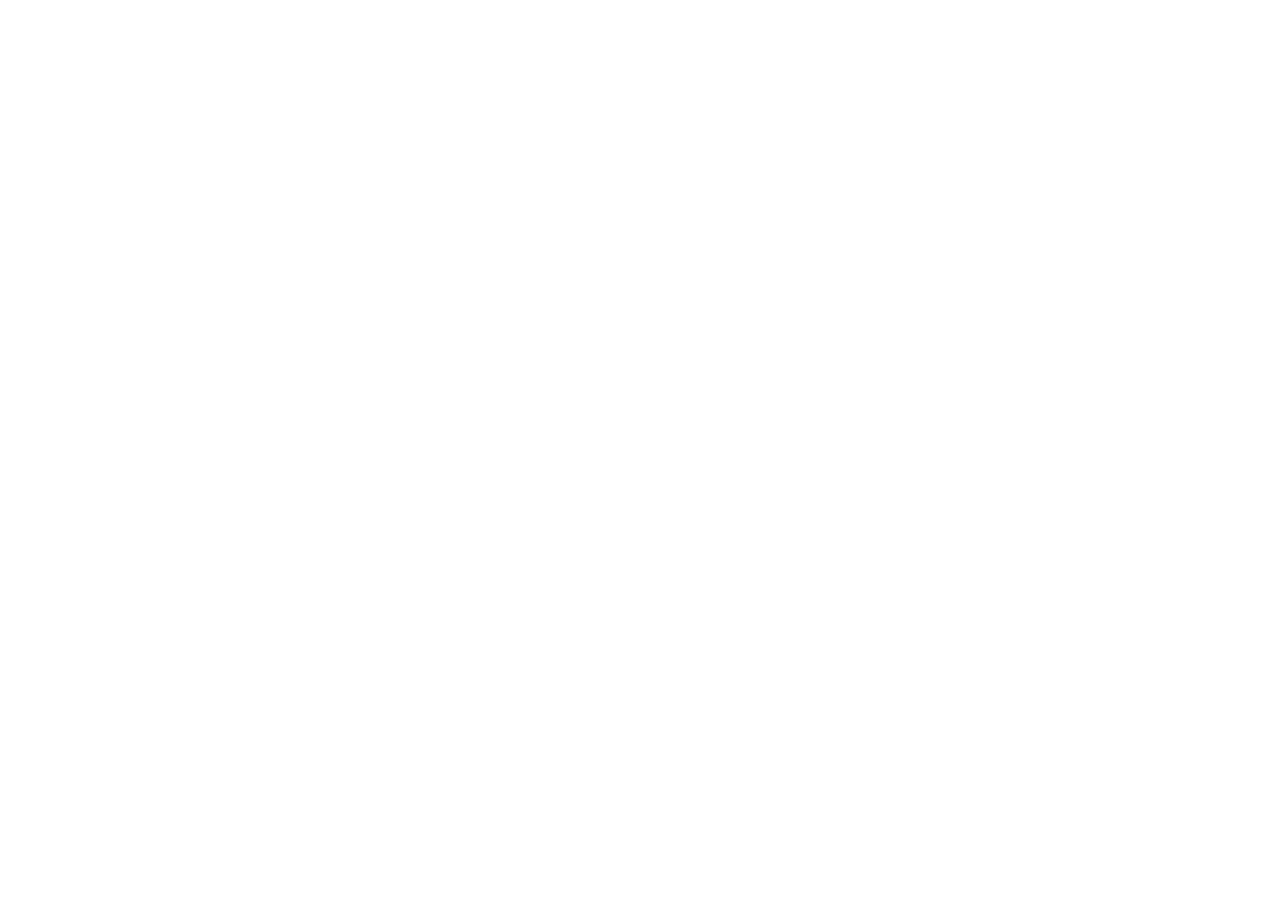
==== index.html @ 83ea3b88 "imagens" ====
<!DOCTYPE html>
<html lang="en">
<head>
    <meta charset="UTF-8">
    <meta name="viewport" content="width=device-width, initial-scale=1.0">
    <title>Inicio</title>
</head>
<body>
    
    
</body>
</html>
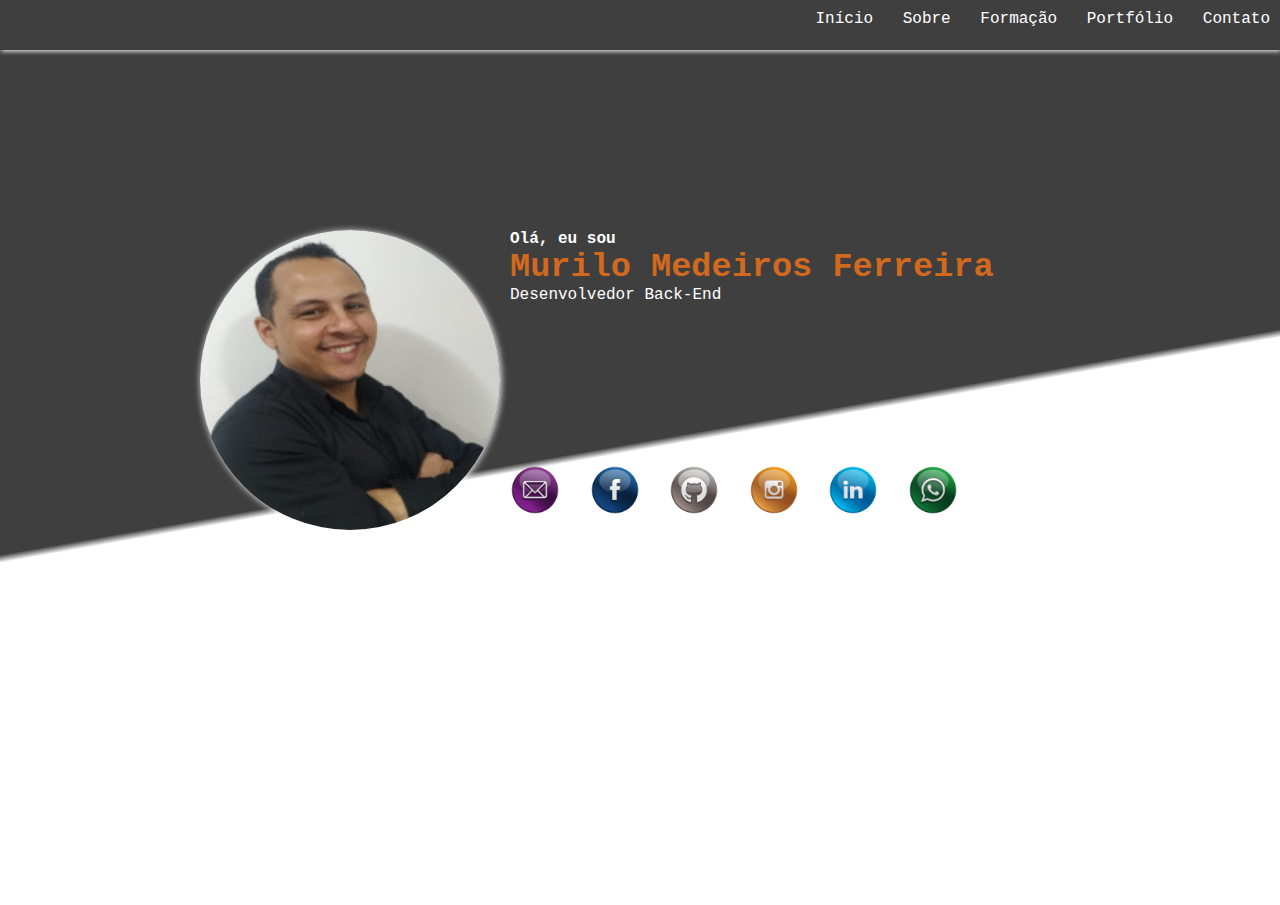
==== commit 3b848133: "Inicio do projeto" ====
--- a/index.html
+++ b/index.html
@@ -1,12 +1,42 @@
 <!DOCTYPE html>
-<html lang="en">
+<html lang="pt-br">
 <head>
     <meta charset="UTF-8">
     <meta name="viewport" content="width=device-width, initial-scale=1.0">
+    <link rel="shortcut icon" href="imagens/inicio.png" type="image/x-icon">
     <title>Inicio</title>
+    <link rel="stylesheet" href="estilos/styleInicio.css">
 </head>
 <body>
-    
-    
+    <header>
+        <ul class="menu">
+            <li>Início</li>
+            <li>Sobre</li>
+            <li>Formação</li>
+            <li>Portfólio</li>
+            <li>Contato</li>
+        </ul>
+    </header>
+    <nav class="container">
+        <section class="box1">
+            <img src="imagens/proficional200.jpg" alt="" id="fotoCapa">
+        </section>
+        <section class="box2">
+            <p style="color: white;"><strong>Olá, eu sou</strong></p>
+            <h1 style="color: chocolate; font-size: 2.1em;">Murilo Medeiros Ferreira</h1>
+            <p style="color: white;">Desenvolvedor Back-End</p>
+        </section>
+        <section class="box3">
+            <ul>
+                <li><img src="imagens/Social-Media-Icons-Glossy-Social-Email.128.png" alt="GitHub"></li>
+                <li><img src="imagens/Social-Media-Icons-Glossy-Social-Facebook.128.png" alt="GitHub"></li>
+                <li><img src="imagens/Social-Media-Icons-Glossy-Social-Github.128.png" alt="GitHub"></li>
+                <li><img src="imagens/Social-Media-Icons-Glossy-Social-Instagram.128.png" alt="GitHub"></li>
+                <li><img src="imagens/Social-Media-Icons-Glossy-Social-Linkedin.128.png" alt="GitHub"></li>
+                <li><img src="imagens/Social-Media-Icons-Glossy-Social-Whatsapp.128.png" alt="GitHub"></li>
+            </ul>             
+        </section>
+    </nav>
+    <script src="script.js"></script>    
 </body>
 </html>--- a/estilos/styleInicio.css
+++ b/estilos/styleInicio.css
@@ -0,0 +1,77 @@
+@charset "UTF-8";
+
+*{
+    font-family: 'Courier New', Courier, monospace;
+    margin: 0px;
+    padding: 0px;
+}
+.container{
+    display: grid;
+    grid-template-columns: 200px 300px 900px;
+    grid-template-rows: 20vh 25vh 25vh 25vh;
+}
+body{
+    margin: 0px;
+    padding: 0px;
+    width: 100vw;
+    height: 100vh;
+    background: linear-gradient(-10deg, rgb(255, 255, 255) 50%, rgb(63, 63, 63) 50.7%);
+    background-repeat: no-repeat;    
+}
+header ul{
+    width: 100vw;
+    height: 50px;
+    background:rgb(63, 63, 63);
+    color: white;   
+    text-align: end;
+    box-shadow: 1px 1px 5px white;
+    font-size: 1em;
+}
+li{
+    padding: 10px;
+    display: inline-block;    
+}   
+.menu li:hover{
+    font-size: 1.3em;
+    color: chocolate;
+    transition: 0.2s;
+    background:rgb(54, 54, 54) ;
+    font-weight: bolder;
+    cursor: pointer;
+}
+#fotoCapa{
+    width: 300px;
+    height: 300px;
+    border-radius: 50%;
+    box-shadow: 1px 1px 7px rgb(255, 255, 255);    
+}
+.box1{
+    grid-column-start: 2;
+    grid-column-end: 3;
+    grid-row-start: 2;
+    grid-row-end: 4;    
+}
+.box2{
+    grid-column-start: 3;
+    grid-column-end: 3;
+    grid-row-start: 2;
+    grid-row-end: 4;
+    margin-left: 10px;       
+}
+.box3{    
+    grid-column-start: 3;
+    grid-column-end: 3;
+    grid-row-start: 3;
+    grid-row-end: 4;
+}
+.box3 img{
+    width: 50px;
+    height: 50px;
+}
+.box3 img:hover{
+    width: 60px;
+    height: 60px;    
+    transition: 0.2s;  
+    cursor: pointer;
+}
+
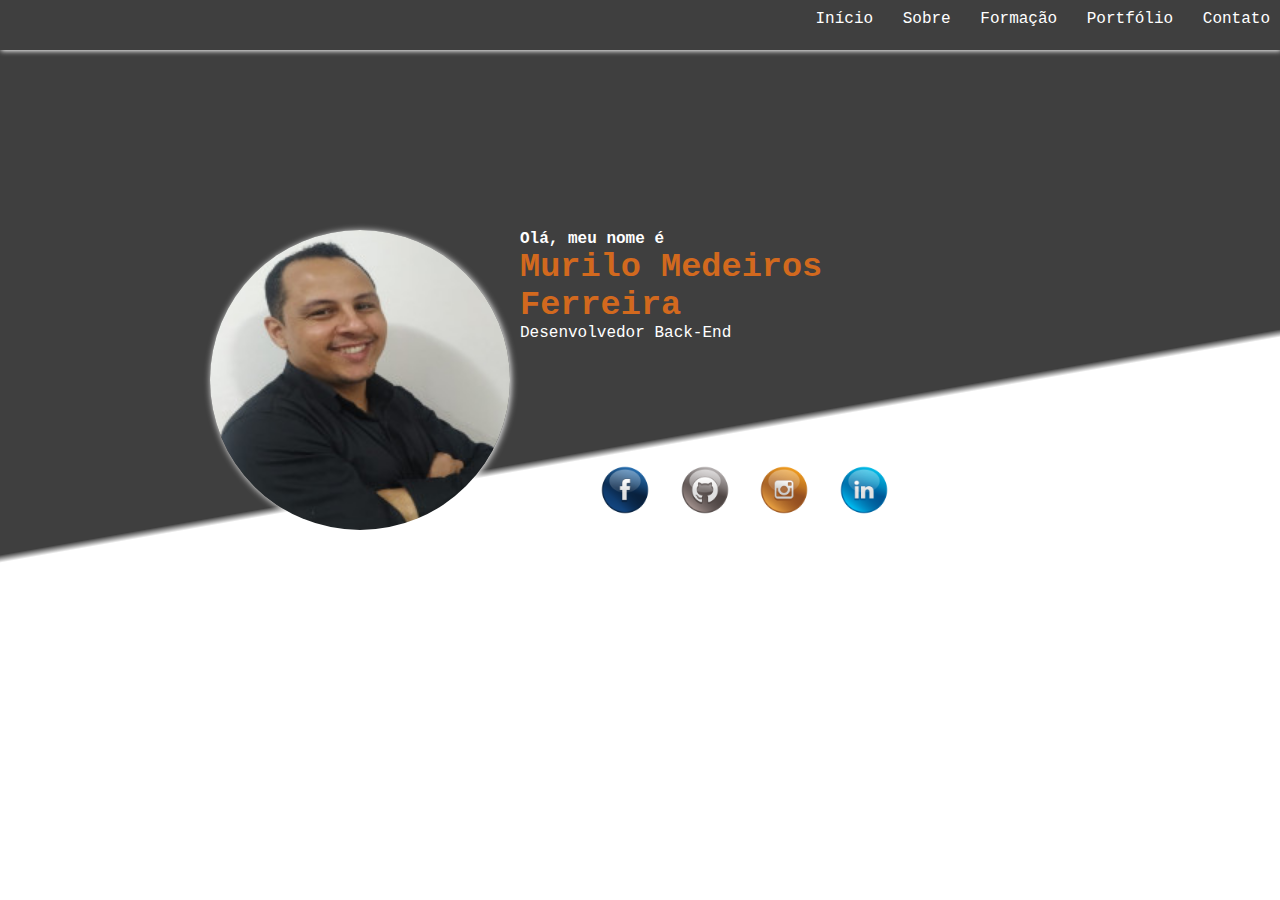
==== commit 465e9f4b: "inicio" ====
--- a/index.html
+++ b/index.html
@@ -22,18 +22,18 @@
             <img src="imagens/proficional200.jpg" alt="" id="fotoCapa">
         </section>
         <section class="box2">
-            <p style="color: white;"><strong>Olá, eu sou</strong></p>
+            <p style="color: white;"><strong>Olá, meu nome é</strong></p>
             <h1 style="color: chocolate; font-size: 2.1em;">Murilo Medeiros Ferreira</h1>
             <p style="color: white;">Desenvolvedor Back-End</p>
         </section>
         <section class="box3">
             <ul>
-                <li><img src="imagens/Social-Media-Icons-Glossy-Social-Email.128.png" alt="GitHub"></li>
-                <li><img src="imagens/Social-Media-Icons-Glossy-Social-Facebook.128.png" alt="GitHub"></li>
-                <li><img src="imagens/Social-Media-Icons-Glossy-Social-Github.128.png" alt="GitHub"></li>
-                <li><img src="imagens/Social-Media-Icons-Glossy-Social-Instagram.128.png" alt="GitHub"></li>
-                <li><img src="imagens/Social-Media-Icons-Glossy-Social-Linkedin.128.png" alt="GitHub"></li>
-                <li><img src="imagens/Social-Media-Icons-Glossy-Social-Whatsapp.128.png" alt="GitHub"></li>
+                <!--<li><a href="mailto:murilo1988.dev@gmail.com"><img src="imagens/Social-Media-Icons-Glossy-Social-Email.128.png" alt="e-mail"></a></li>-->
+                <li><img src="imagens/Social-Media-Icons-Glossy-Social-Facebook.128.png" alt="Facebookj"></li>
+                <li><a href="https://github.com/DevMurilo1988" target="_blank"><img src="imagens/Social-Media-Icons-Glossy-Social-Github.128.png" alt="GitHub"></a></li>
+                <li><a href=""><img src="imagens/Social-Media-Icons-Glossy-Social-Instagram.128.png" alt="Instagram"></a></li>
+                <li><a href="https://www.linkedin.com/in/murilo-medeiros-ferreira-270870296/" target="_blank"><img src="imagens/Social-Media-Icons-Glossy-Social-Linkedin.128.png" alt="linkedin"></a></li>
+                <!--<li><a href="https://web.whatsapp.com/send?phone=5541998192610" target="_blank"><img src="imagens/Social-Media-Icons-Glossy-Social-Whatsapp.128.png" alt="whatsapp"></a></li>-->
             </ul>             
         </section>
     </nav>
--- a/estilos/styleInicio.css
+++ b/estilos/styleInicio.css
@@ -7,11 +7,10 @@
 }
 .container{
     display: grid;
-    grid-template-columns: 200px 300px 900px;
-    grid-template-rows: 20vh 25vh 25vh 25vh;
+    grid-template-columns: 210px 300px 37vw;
+    grid-template-rows: 20vh 25vh 25vh 18vh;
 }
 body{
-    margin: 0px;
     padding: 0px;
     width: 100vw;
     height: 100vh;
@@ -29,13 +28,14 @@
 }
 li{
     padding: 10px;
-    display: inline-block;    
+    display: inline-block;
+  
 }   
 .menu li:hover{
     font-size: 1.3em;
     color: chocolate;
     transition: 0.2s;
-    background:rgb(54, 54, 54) ;
+    background:rgb(54, 54, 54);
     font-weight: bolder;
     cursor: pointer;
 }
@@ -63,6 +63,7 @@
     grid-column-end: 3;
     grid-row-start: 3;
     grid-row-end: 4;
+    margin-left: 80px;
 }
 .box3 img{
     width: 50px;
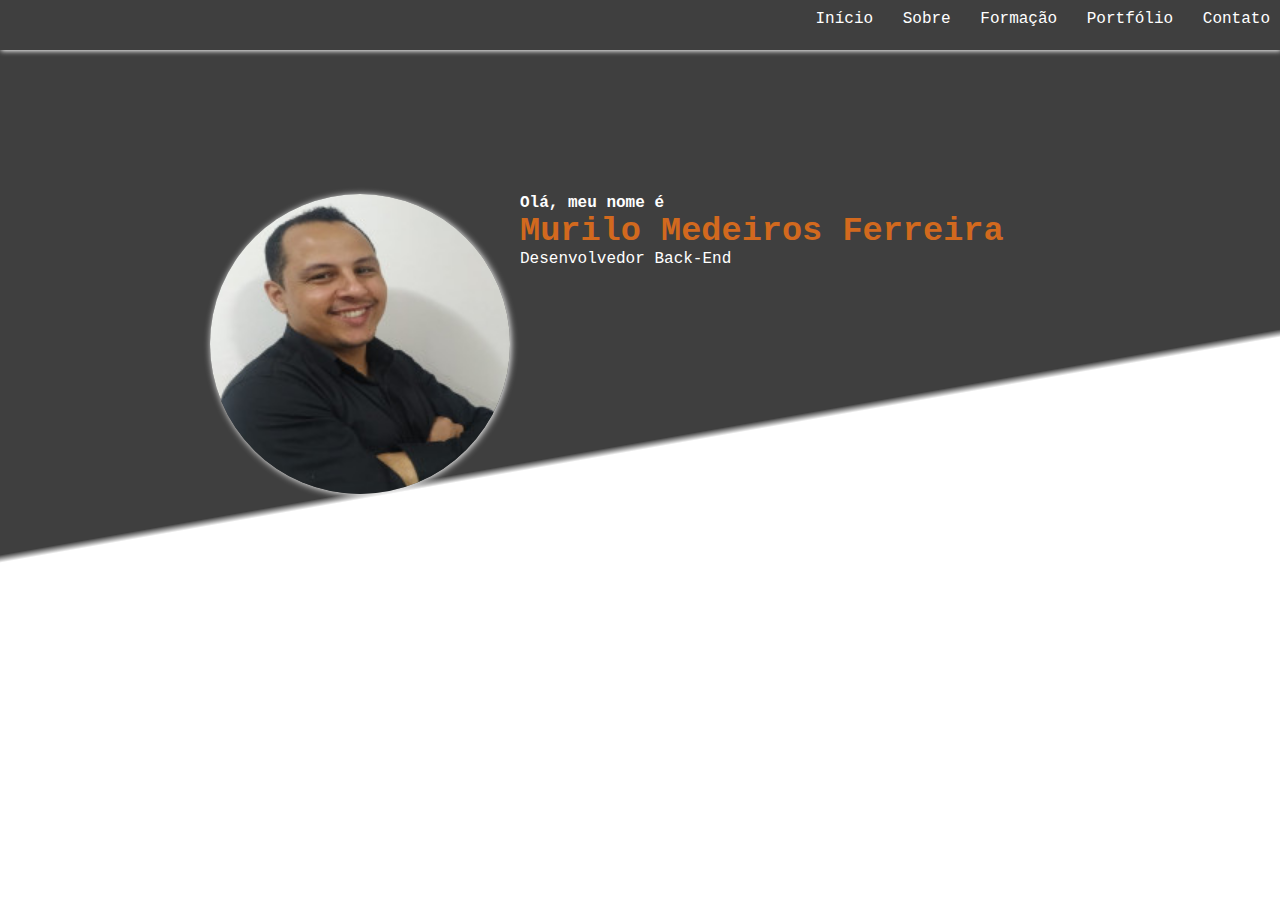
==== commit 3ead4bdb: "JS" ====
--- a/index.html
+++ b/index.html
@@ -10,11 +10,11 @@
 <body>
     <header>
         <ul class="menu">
-            <li>Início</li>
-            <li>Sobre</li>
-            <li>Formação</li>
-            <li>Portfólio</li>
-            <li>Contato</li>
+            <li onclick="inicio()">Início</li>
+            <li onclick="sobre()">Sobre</li>
+            <li onclick="formacao()">Formação</li>
+            <li onclick="portfolio()">Portfólio</li>
+            <li onclick="contato()">Contato</li>
         </ul>
     </header>
     <nav class="container">
@@ -26,15 +26,25 @@
             <h1 style="color: chocolate; font-size: 2.1em;">Murilo Medeiros Ferreira</h1>
             <p style="color: white;">Desenvolvedor Back-End</p>
         </section>
-        <section class="box3">
-            <ul>
-                <!--<li><a href="mailto:murilo1988.dev@gmail.com"><img src="imagens/Social-Media-Icons-Glossy-Social-Email.128.png" alt="e-mail"></a></li>-->
+        <section class="box3" id="section">
+            <div id="res">
+
+            </div>
+            <!--<ul>
+                <!--<li><a href="mailto:murilo1988.dev@gmail.com"><img src="imagens/Social-Media-Icons-Glossy-Social-Email.128.png" alt="e-mail"></a></li>
                 <li><img src="imagens/Social-Media-Icons-Glossy-Social-Facebook.128.png" alt="Facebookj"></li>
                 <li><a href="https://github.com/DevMurilo1988" target="_blank"><img src="imagens/Social-Media-Icons-Glossy-Social-Github.128.png" alt="GitHub"></a></li>
                 <li><a href=""><img src="imagens/Social-Media-Icons-Glossy-Social-Instagram.128.png" alt="Instagram"></a></li>
                 <li><a href="https://www.linkedin.com/in/murilo-medeiros-ferreira-270870296/" target="_blank"><img src="imagens/Social-Media-Icons-Glossy-Social-Linkedin.128.png" alt="linkedin"></a></li>
-                <!--<li><a href="https://web.whatsapp.com/send?phone=5541998192610" target="_blank"><img src="imagens/Social-Media-Icons-Glossy-Social-Whatsapp.128.png" alt="whatsapp"></a></li>-->
-            </ul>             
+                <!--<li><a href="https://web.whatsapp.com/send?phone=5541998192610" target="_blank"><img src="imagens/Social-Media-Icons-Glossy-Social-Whatsapp.128.png" alt="whatsapp"></a></li>
+                
+                
+                <p>Lorem ipsum dolor sit amet consectetur adipisicing elit. Adipisci fugiat quia officiis perferendis pariatur deserunt nihil a, numquam autem architecto eveniet? Aliquam quo ex sed voluptatibus aspernatur accusamus. Odit, quidem?
+                Magnam, earum atque totam deleniti possimus corporis impedit amet recusandae rerum doloribus sequi odit in reprehenderit obcaecati nemo ea quisquam reiciendis dolore quod corrupti et dolor sint! Ut, voluptatum reprehenderit.
+                Sequi, nulla qui et cum modi, iure cumque aut impedit asperiores tenetur maxime odio veniam voluptatum, facilis iste neque est debitis exercitationem explicabo? Id quos accusamus quis excepturi, tenetur delectus.
+                Velit delectus fugit maiores possimus facilis minima magnam saepe, est exercitationem consequatur natus nihil reprehenderit quae harum molestias aut commodi facere quam quos consequuntur ab beatae repudiandae mollitia? Ipsa, neque.
+                !</p>                
+            </ul>-->            
         </section>
     </nav>
     <script src="script.js"></script>    
--- a/estilos/styleInicio.css
+++ b/estilos/styleInicio.css
@@ -7,8 +7,8 @@
 }
 .container{
     display: grid;
-    grid-template-columns: 210px 300px 37vw;
-    grid-template-rows: 20vh 25vh 25vh 18vh;
+    grid-template-columns: 210px 300px 60vw;
+    grid-template-rows: 16vh 25vh 25vh 18vh;
 }
 body{
     padding: 0px;
@@ -28,8 +28,7 @@
 }
 li{
     padding: 10px;
-    display: inline-block;
-  
+    display: inline-block;  
 }   
 .menu li:hover{
     font-size: 1.3em;
@@ -63,7 +62,8 @@
     grid-column-end: 3;
     grid-row-start: 3;
     grid-row-end: 4;
-    margin-left: 80px;
+    margin-left: 10px;
+    
 }
 .box3 img{
     width: 50px;
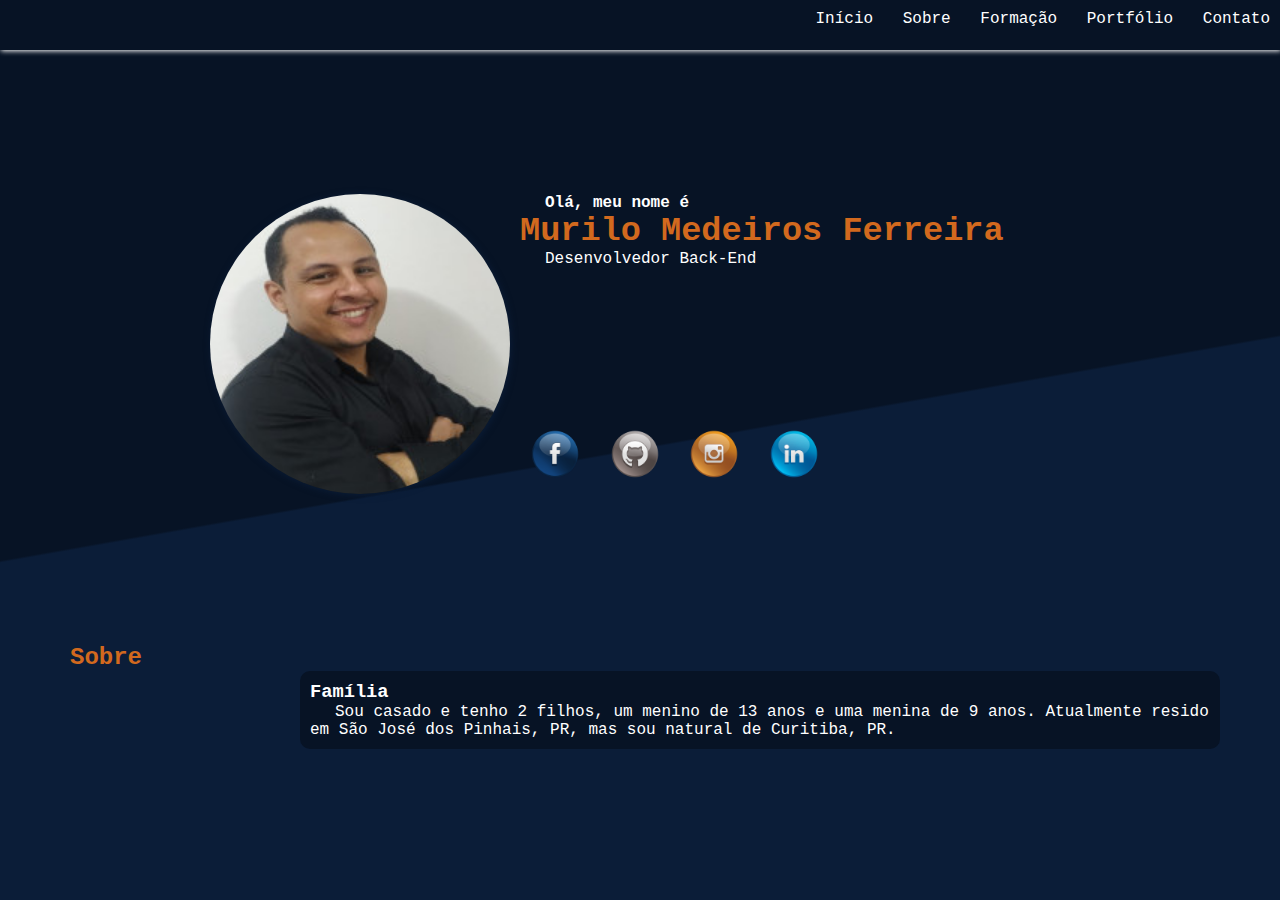
==== commit 58d9908a: "sobre" ====
--- a/index.html
+++ b/index.html
@@ -16,37 +16,39 @@
             <li onclick="portfolio()">Portfólio</li>
             <li onclick="contato()">Contato</li>
         </ul>
-    </header>
-    <nav class="container">
+    </header>    
+    <main class="container">
         <section class="box1">
-            <img src="imagens/proficional200.jpg" alt="" id="fotoCapa">
+                <img src="imagens/proficional200.jpg" alt="" id="fotoCapa">
         </section>
-        <section class="box2">
+         <section class="box2">
             <p style="color: white;"><strong>Olá, meu nome é</strong></p>
             <h1 style="color: chocolate; font-size: 2.1em;">Murilo Medeiros Ferreira</h1>
             <p style="color: white;">Desenvolvedor Back-End</p>
         </section>
-        <section class="box3" id="section">
-            <div id="res">
-
-            </div>
-            <!--<ul>
-                <!--<li><a href="mailto:murilo1988.dev@gmail.com"><img src="imagens/Social-Media-Icons-Glossy-Social-Email.128.png" alt="e-mail"></a></li>
+        <nav class="box3">
+            <ul>
                 <li><img src="imagens/Social-Media-Icons-Glossy-Social-Facebook.128.png" alt="Facebookj"></li>
                 <li><a href="https://github.com/DevMurilo1988" target="_blank"><img src="imagens/Social-Media-Icons-Glossy-Social-Github.128.png" alt="GitHub"></a></li>
                 <li><a href=""><img src="imagens/Social-Media-Icons-Glossy-Social-Instagram.128.png" alt="Instagram"></a></li>
                 <li><a href="https://www.linkedin.com/in/murilo-medeiros-ferreira-270870296/" target="_blank"><img src="imagens/Social-Media-Icons-Glossy-Social-Linkedin.128.png" alt="linkedin"></a></li>
-                <!--<li><a href="https://web.whatsapp.com/send?phone=5541998192610" target="_blank"><img src="imagens/Social-Media-Icons-Glossy-Social-Whatsapp.128.png" alt="whatsapp"></a></li>
-                
-                
-                <p>Lorem ipsum dolor sit amet consectetur adipisicing elit. Adipisci fugiat quia officiis perferendis pariatur deserunt nihil a, numquam autem architecto eveniet? Aliquam quo ex sed voluptatibus aspernatur accusamus. Odit, quidem?
-                Magnam, earum atque totam deleniti possimus corporis impedit amet recusandae rerum doloribus sequi odit in reprehenderit obcaecati nemo ea quisquam reiciendis dolore quod corrupti et dolor sint! Ut, voluptatum reprehenderit.
-                Sequi, nulla qui et cum modi, iure cumque aut impedit asperiores tenetur maxime odio veniam voluptatum, facilis iste neque est debitis exercitationem explicabo? Id quos accusamus quis excepturi, tenetur delectus.
-                Velit delectus fugit maiores possimus facilis minima magnam saepe, est exercitationem consequatur natus nihil reprehenderit quae harum molestias aut commodi facere quam quos consequuntur ab beatae repudiandae mollitia? Ipsa, neque.
-                !</p>                
-            </ul>-->            
-        </section>
-    </nav>
+            </ul>
+        </nav>              
+        
+    </main>
+    <h2 style= "margin-left: 70px; color: chocolate;">Sobre</h2>
+    <section class="corpo">
+        <article>
+           <div id="sobre">
+            <h3>Família</h3>
+            <p>Sou casado e tenho 2 filhos, um menino de 13 anos e uma menina de 9 anos. Atualmente resido em São José dos Pinhais, PR, mas sou natural de Curitiba, PR.</p>
+           </div>
+            <p></p>
+        </article>
+    </section>
+    <footer>
+
+    </footer>
     <script src="script.js"></script>    
 </body>
 </html>--- a/estilos/styleInicio.css
+++ b/estilos/styleInicio.css
@@ -1,78 +1,95 @@
 @charset "UTF-8";
+/**/
+:root{/*Varivei de Cores*/
+    --fundoescuro: #071325;
+    --fundoclaro: #0b1d38;
+    --fonteprincipal: rgb(209, 105, 31);
+    --fontebranca: rgb(255, 255, 255);
+}
 
-*{
+*{/*Reset da pagina*/
     font-family: 'Courier New', Courier, monospace;
     margin: 0px;
     padding: 0px;
 }
-.container{
+.container{/*Define os parametros do container*/
     display: grid;
     grid-template-columns: 210px 300px 60vw;
-    grid-template-rows: 16vh 25vh 25vh 18vh;
+    grid-template-rows: 16vh 25vh 25vh;
 }
-body{
-    padding: 0px;
-    width: 100vw;
+body{/*Configurações padão da Página*/
+    width: 100%;
     height: 100vh;
-    background: linear-gradient(-10deg, rgb(255, 255, 255) 50%, rgb(63, 63, 63) 50.7%);
-    background-repeat: no-repeat;    
+    background: linear-gradient(-10deg, var(--fundoclaro) 50%, var(--fundoescuro) 50.2%  100%);/*Define a linha de estilo que corta o inicio da página*/
+    background-repeat: no-repeat;
 }
-header ul{
-    width: 100vw;
+header ul{/*Parametros do cabeçalho*/
+    width: 100%;
     height: 50px;
-    background:rgb(63, 63, 63);
+    background:var(--fundoescuro);
     color: white;   
     text-align: end;
     box-shadow: 1px 1px 5px white;
     font-size: 1em;
 }
-li{
+li{/*Define o estilo da minha lista de Menu (Topo da página)*/
     padding: 10px;
     display: inline-block;  
 }   
-.menu li:hover{
+.menu li:hover{/*Define o efeito do menu, Zoom e cor da letra quando passo o mouse sobre as palavras*/
     font-size: 1.3em;
-    color: chocolate;
+    color: var(--fonteprincipal);
     transition: 0.2s;
-    background:rgb(54, 54, 54);
+    background:var(--fundoescuro);
     font-weight: bolder;
     cursor: pointer;
 }
-#fotoCapa{
+#fotoCapa{/*Define as configurações da foto do perfil*/
     width: 300px;
     height: 300px;
     border-radius: 50%;
-    box-shadow: 1px 1px 7px rgb(255, 255, 255);    
+    box-shadow: 1px 1px 7px var(--fundoclaro);    
 }
-.box1{
+.box1{/**/
     grid-column-start: 2;
     grid-column-end: 3;
     grid-row-start: 2;
     grid-row-end: 4;    
 }
-.box2{
+.box2{/**/
     grid-column-start: 3;
     grid-column-end: 3;
     grid-row-start: 2;
     grid-row-end: 4;
     margin-left: 10px;       
 }
-.box3{    
+.box3{/**/  
     grid-column-start: 3;
     grid-column-end: 3;
     grid-row-start: 3;
     grid-row-end: 4;
-    margin-left: 10px;
-    
+    margin-left: 10px;    
 }
-.box3 img{
+.box3 img{/**/
     width: 50px;
     height: 50px;
 }
-.box3 img:hover{
+.box3 img:hover{/**/
     width: 60px;
     height: 60px;    
     transition: 0.2s;  
     cursor: pointer;
 }
-
+#sobre{
+    width: 900px;
+    height: max-content;
+    position: absolute;
+    margin-left: 300px;
+    padding: 10px;
+    color: var(--fontebranca);
+    background:#071325;
+    border-radius: 10px;
+}
+p{
+    text-indent: 25px;
+}
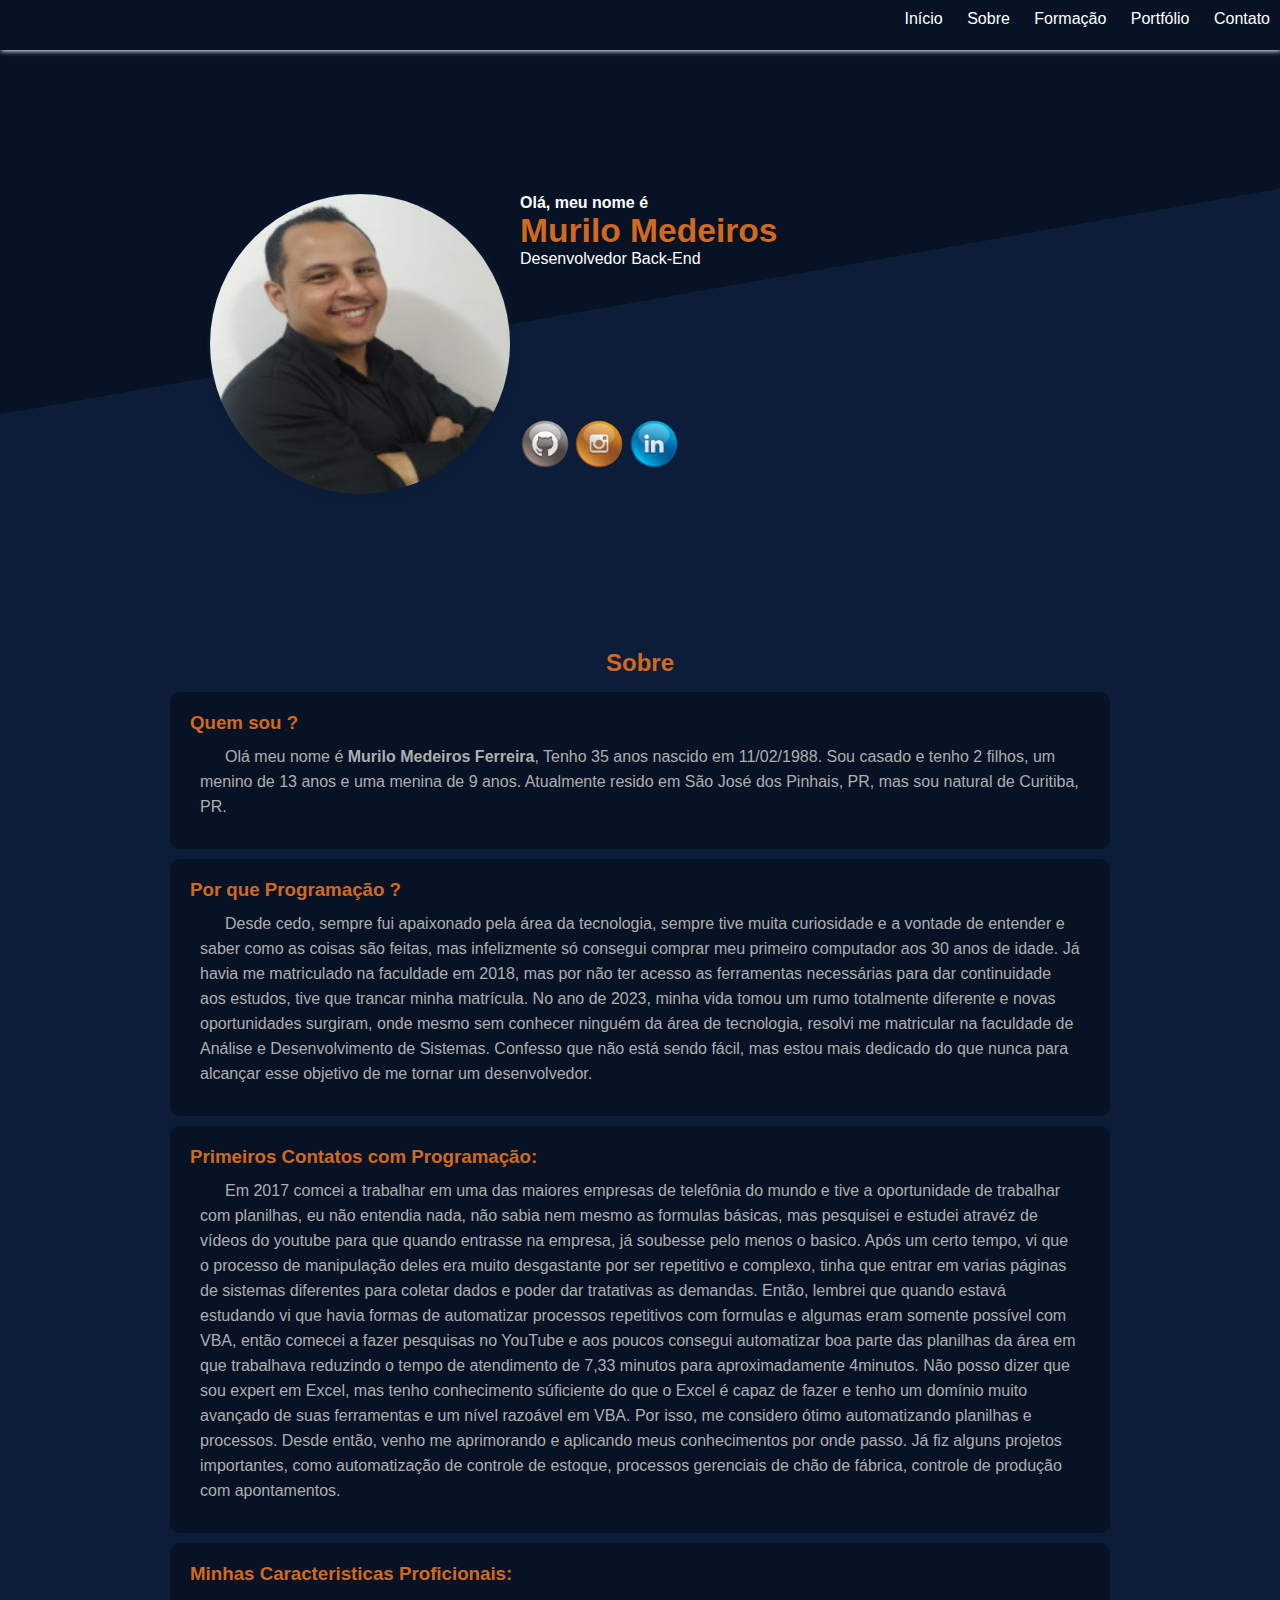
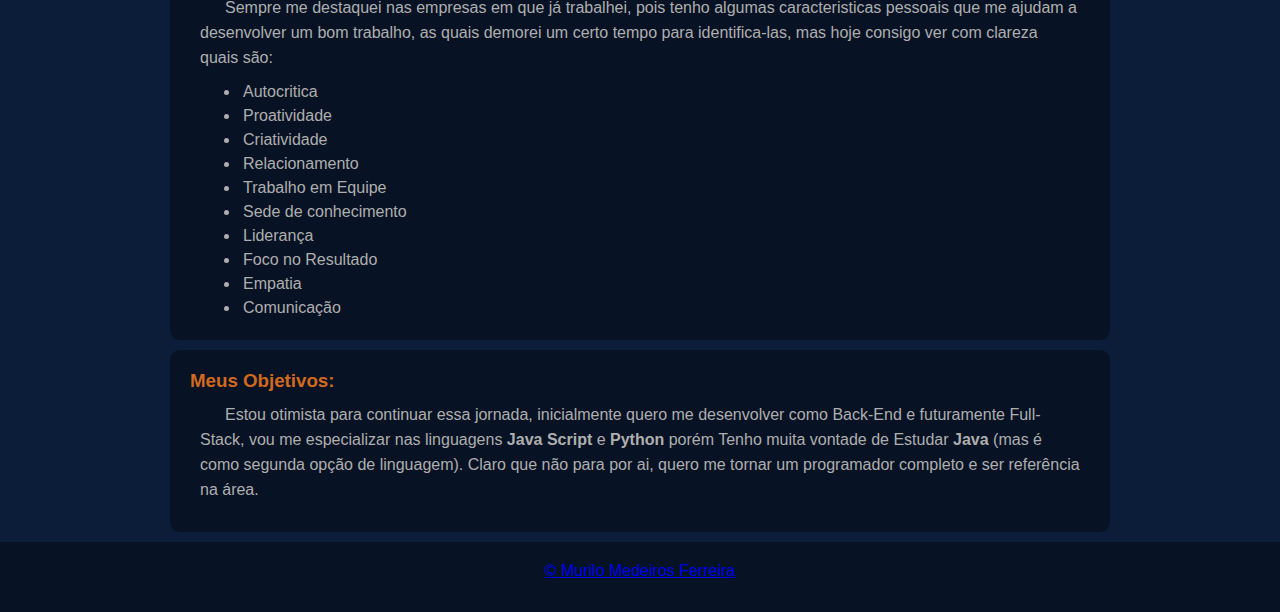
==== commit 12347cf1: "teste celular" ====
--- a/index.html
+++ b/index.html
@@ -5,7 +5,10 @@
     <meta name="viewport" content="width=device-width, initial-scale=1.0">
     <link rel="shortcut icon" href="imagens/inicio.png" type="image/x-icon">
     <title>Inicio</title>
-    <link rel="stylesheet" href="estilos/styleInicio.css">
+    <link rel="stylesheet" href="estilos/styleInicio.css" media="all">
+    <link rel="stylesheet" href="estilos/stylecelular.css" media="screen">
+    <link rel="stylesheet" href="estilos/styletablet.css" media="screen">
+    <link rel="stylesheet" href="estilos/styleimpressora.css" media="print">
 </head>
 <body>
     <header>
@@ -23,12 +26,11 @@
         </section>
          <section class="box2">
             <p style="color: white;"><strong>Olá, meu nome é</strong></p>
-            <h1 style="color: chocolate; font-size: 2.1em;">Murilo Medeiros Ferreira</h1>
+            <h1 style="color: chocolate; font-size: 2.1em;">Murilo Medeiros</h1>
             <p style="color: white;">Desenvolvedor Back-End</p>
         </section>
         <nav class="box3">
             <ul>
-                <li><img src="imagens/Social-Media-Icons-Glossy-Social-Facebook.128.png" alt="Facebookj"></li>
                 <li><a href="https://github.com/DevMurilo1988" target="_blank"><img src="imagens/Social-Media-Icons-Glossy-Social-Github.128.png" alt="GitHub"></a></li>
                 <li><a href=""><img src="imagens/Social-Media-Icons-Glossy-Social-Instagram.128.png" alt="Instagram"></a></li>
                 <li><a href="https://www.linkedin.com/in/murilo-medeiros-ferreira-270870296/" target="_blank"><img src="imagens/Social-Media-Icons-Glossy-Social-Linkedin.128.png" alt="linkedin"></a></li>
@@ -36,18 +38,46 @@
         </nav>              
         
     </main>
-    <h2 style= "margin-left: 70px; color: chocolate;">Sobre</h2>
+    <h2 style="color: chocolate; text-align: center; padding: 5px;">Sobre</h2>
     <section class="corpo">
         <article>
-           <div id="sobre">
-            <h3>Família</h3>
-            <p>Sou casado e tenho 2 filhos, um menino de 13 anos e uma menina de 9 anos. Atualmente resido em São José dos Pinhais, PR, mas sou natural de Curitiba, PR.</p>
-           </div>
-            <p></p>
+           <div id="caixasdetexto">
+                <h3>Quem sou ? </h3>
+                <p>Olá meu nome é <strong>Murilo Medeiros Ferreira</strong>, Tenho 35 anos nascido em 11/02/1988. Sou casado e tenho 2 filhos, um menino de 13 anos e uma menina de 9 anos. Atualmente resido em São José dos Pinhais, PR, mas sou natural de Curitiba, PR.</p>
+            </div>
+            <div id="caixasdetexto">
+            <h3>Por que Programação ?</h3>
+                <p>Desde cedo, sempre fui apaixonado pela área da tecnologia, sempre tive muita curiosidade e a vontade de entender e saber como as coisas são feitas, mas infelizmente só consegui comprar meu primeiro computador aos 30 anos de idade. Já havia me matriculado na faculdade em 2018, mas por não ter acesso as ferramentas necessárias para dar continuidade aos estudos, tive que trancar minha matrícula. No ano de 2023, minha vida tomou um rumo totalmente diferente e novas oportunidades surgiram, onde mesmo sem conhecer ninguém da área de tecnologia, resolvi me matricular na faculdade de Análise e Desenvolvimento de Sistemas. Confesso que não está sendo fácil, mas estou mais dedicado do que nunca para alcançar esse objetivo de me tornar um desenvolvedor. 
+                </p>
+            </div>
+            <div id="caixasdetexto">
+            <h3>Primeiros Contatos com Programação:</h3>
+                <p>Em 2017 comcei a trabalhar em uma das maiores empresas de telefônia do mundo e tive a oportunidade de trabalhar com planilhas, eu não entendia nada, não sabia nem mesmo as formulas básicas, mas pesquisei e estudei atravéz de vídeos do youtube para que quando entrasse na empresa, já soubesse pelo menos o basico. Após um certo tempo, vi que o processo de manipulação deles era muito desgastante por ser repetitivo e complexo, tinha que entrar em varias páginas de sistemas diferentes para coletar dados e poder dar tratativas as demandas. Então, lembrei que quando estavá estudando vi que havia formas de automatizar processos repetitivos com formulas e algumas eram somente possível com VBA, então comecei a fazer pesquisas no YouTube e aos poucos consegui automatizar boa parte das planilhas da área em que trabalhava reduzindo o tempo de atendimento de 7,33 minutos para aproximadamente 4minutos. Não posso dizer que sou expert em Excel, mas tenho conhecimento súficiente do que o Excel é capaz de fazer e tenho um domínio muito avançado de suas ferramentas e um nível razoável em VBA. Por isso, me considero ótimo automatizando planilhas e processos. Desde então, venho me aprimorando e aplicando meus conhecimentos por onde passo. Já fiz alguns projetos importantes, como automatização de controle de estoque, processos gerenciais de chão de fábrica, controle de produção com apontamentos.</p>
+            </div>                
+            <div id="caixasdetexto">
+            <h3>Minhas Caracteristicas Proficionais:</h3>
+            <p>Sempre me destaquei nas empresas em que já trabalhei, pois tenho algumas caracteristicas pessoais que me ajudam a desenvolver um bom trabalho, as quais demorei um certo tempo para identifica-las, mas hoje consigo ver com clareza quais são:</p>
+                <ul>
+                    <li>Autocritica</li>
+                    <li>Proatividade</li>
+                    <li>Criatividade</li>
+                    <li>Relacionamento</li>
+                    <li>Trabalho em Equipe</li>                                     
+                    <li>Sede de conhecimento</li>
+                    <li>Liderança</li>
+                    <li>Foco no Resultado</li>
+                    <li>Empatia</li>
+                    <li>Comunicação</li>                  
+                </ul>
+            </div>
+            <div id="caixasdetexto">
+            <h3>Meus Objetivos:</h3>
+            <p>Estou otimista para continuar essa jornada, inicialmente quero me desenvolver como Back-End e futuramente Full-Stack, vou me especializar nas linguagens <strong>Java Script</strong>  e <strong>Python</strong> porém Tenho muita vontade de Estudar <strong>Java</strong> (mas é como segunda opção de linguagem). Claro que não para por ai, quero me tornar um programador completo e ser referência na área. </p>
+            </div>
         </article>
     </section>
     <footer>
-
+        <p><a href="https://www.linkedin.com/in/murilo-medeiros-ferreira-270870296/" target="_blank">&copy; Murilo Medeiros Ferreira</a></p>
     </footer>
     <script src="script.js"></script>    
 </body>
--- a/estilos/styleInicio.css
+++ b/estilos/styleInicio.css
@@ -8,7 +8,7 @@
 }
 
 *{/*Reset da pagina*/
-    font-family: 'Courier New', Courier, monospace;
+    font-family: Verdana, Geneva, Tahoma, sans-serif;
     margin: 0px;
     padding: 0px;
 }
@@ -19,8 +19,8 @@
 }
 body{/*Configurações padão da Página*/
     width: 100%;
-    height: 100vh;
-    background: linear-gradient(-10deg, var(--fundoclaro) 50%, var(--fundoescuro) 50.2%  100%);/*Define a linha de estilo que corta o inicio da página*/
+    height: 100%;
+    background: linear-gradient(-10deg, var(--fundoclaro) 83%, var(--fundoescuro) 17.2%  100%);/*Define a linha de estilo que corta o inicio da página*/
     background-repeat: no-repeat;
 }
 header ul{/*Parametros do cabeçalho*/
@@ -32,7 +32,7 @@
     box-shadow: 1px 1px 5px white;
     font-size: 1em;
 }
-li{/*Define o estilo da minha lista de Menu (Topo da página)*/
+header > ul > li{/*Define o estilo da minha lista de Menu (Topo da página)*/
     padding: 10px;
     display: inline-block;  
 }   
@@ -50,46 +50,69 @@
     border-radius: 50%;
     box-shadow: 1px 1px 7px var(--fundoclaro);    
 }
-.box1{/**/
+.box1{/*Posicionamento da foto no Grid*/
     grid-column-start: 2;
-    grid-column-end: 3;
+    grid-column-end: 2;
     grid-row-start: 2;
     grid-row-end: 4;    
 }
-.box2{/**/
+.box2{/*Posicionamento da apresentação ( nome e função)  */
     grid-column-start: 3;
     grid-column-end: 3;
     grid-row-start: 2;
-    grid-row-end: 4;
+    grid-row-end: 2;
     margin-left: 10px;       
 }
-.box3{/**/  
+.box3{/*Posicionamento dos botões de redes sociais*/  
     grid-column-start: 3;
     grid-column-end: 3;
     grid-row-start: 3;
-    grid-row-end: 4;
-    margin-left: 10px;    
+    grid-row-end: 3;
+    margin-left: 10px;   
 }
-.box3 img{/**/
+.box3 img{/*Configurações das imagens de redes sociais*/
     width: 50px;
     height: 50px;
 }
-.box3 img:hover{/**/
+.box3 li{/*Configurações da lista de redes sociais*/
+    display: inline-block;
+}
+.box3 img:hover{/*Efeito de zoom das redes sociais*/
     width: 60px;
     height: 60px;    
     transition: 0.2s;  
     cursor: pointer;
 }
-#sobre{
+#caixasdetexto{/*Configurações das divis (Sobre) que estão dentro do article que estão dentro de section*/
     width: 900px;
     height: max-content;
-    position: absolute;
-    margin-left: 300px;
-    padding: 10px;
-    color: var(--fontebranca);
+    position: relative;
+    margin: auto;
+    margin-top: 10px;
+    padding: 20px;
+    color: rgb(175, 174, 174);
     background:#071325;
     border-radius: 10px;
 }
-p{
+#caixasdetexto > ul > li{/*Configurações da lista dentro de (sobre)*/
+    padding: 3px;
+    margin-left: 50px;
+}
+div > p{/*Configurações dos paragrafos dentro de (Sobre)*/
     text-indent: 25px;
+    padding: 10px;
+    line-height: 25px;
 }
+h3{/*Configurações dos titulos H3 dentro de (Sobre)*/
+    color: chocolate;
+}
+footer{
+    max-width: 100vw;
+    height: 30px;
+    padding: 20px;
+    margin-top: 10px;
+    background: #071325;
+    text-align: center;
+    color: rgb(175, 174, 174) ;
+    
+}
--- a/estilos/stylecelular.css
+++ b/estilos/stylecelular.css
@@ -0,0 +1,10 @@
+@charset "UTF-8";
+
+@media (max-width:480px) {
+    body{/*Configurações padão da Página*/
+        width: 100%;
+        height: 100%;
+        background: linear-gradient(-10deg, red 83%, var(--fundoescuro) 17.2%  100%);/*Define a linha de estilo que corta o inicio da página*/
+        background-repeat: no-repeat;    
+}
+}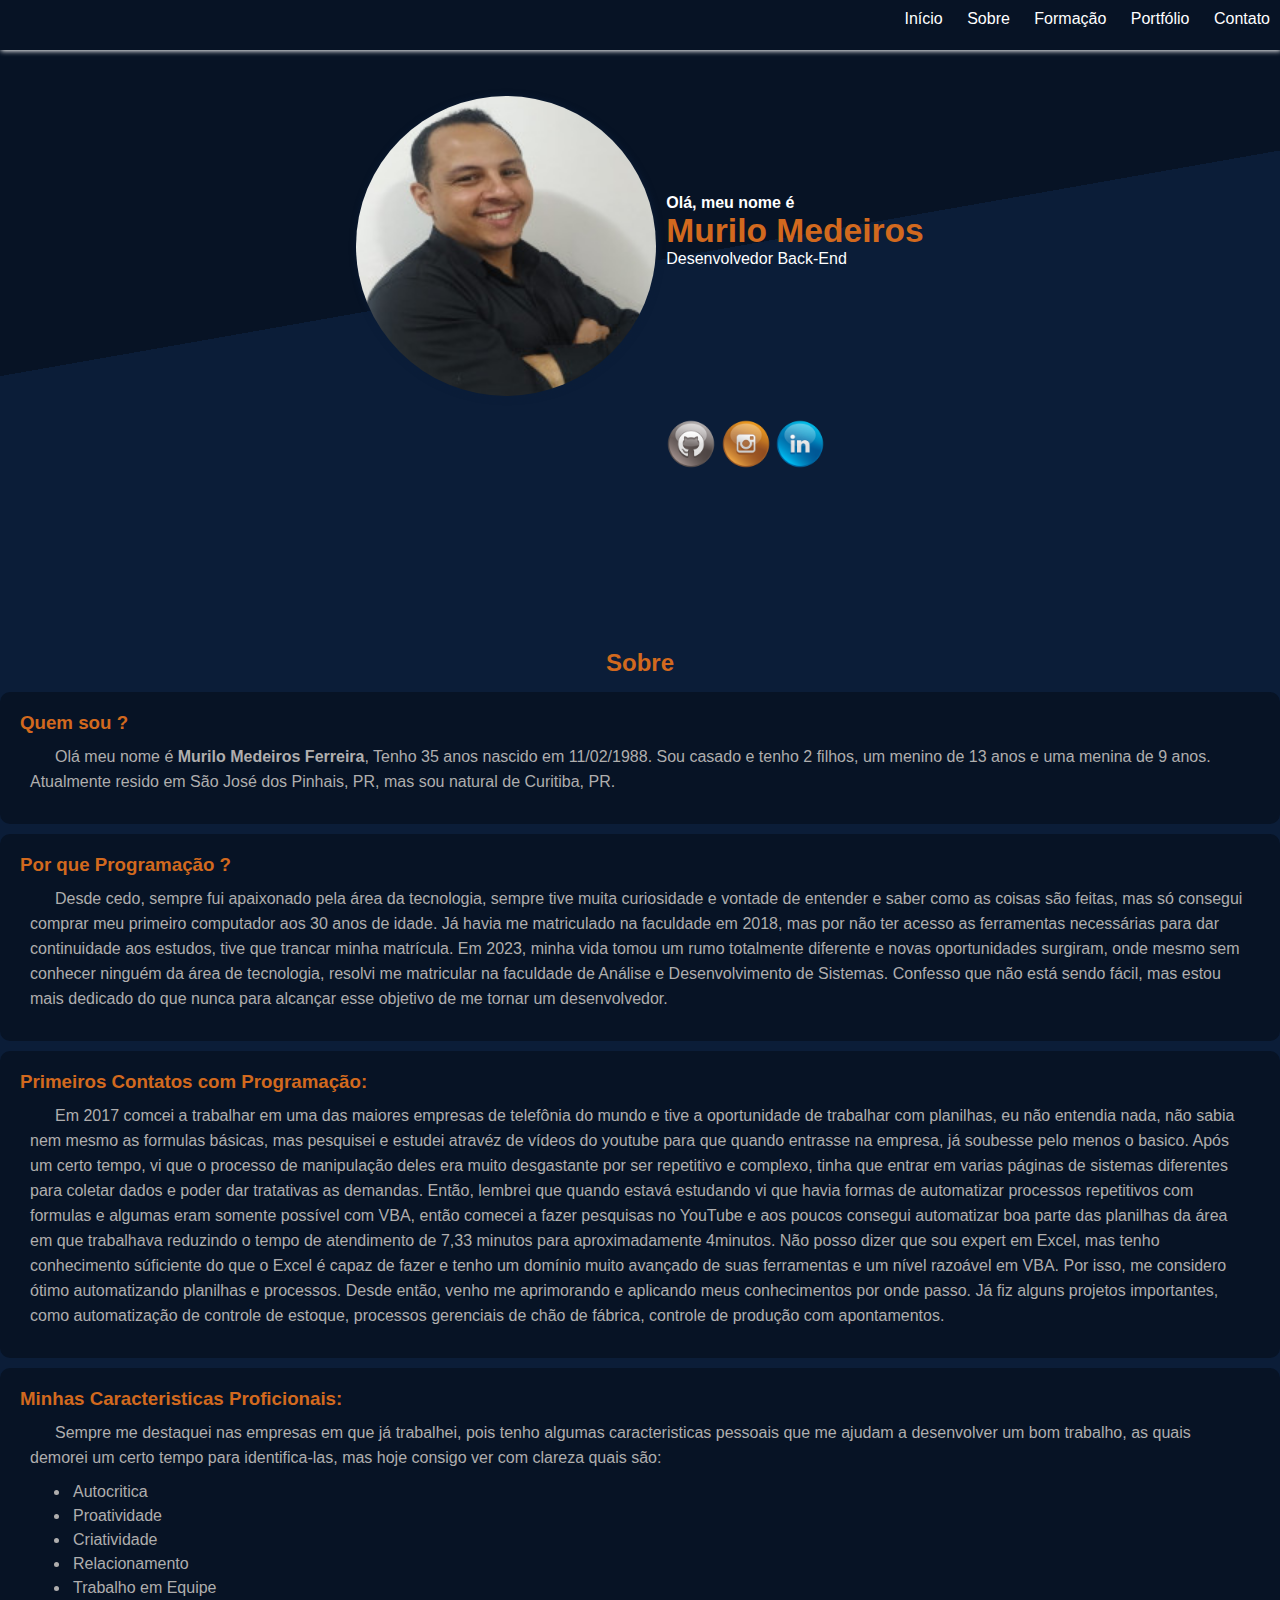
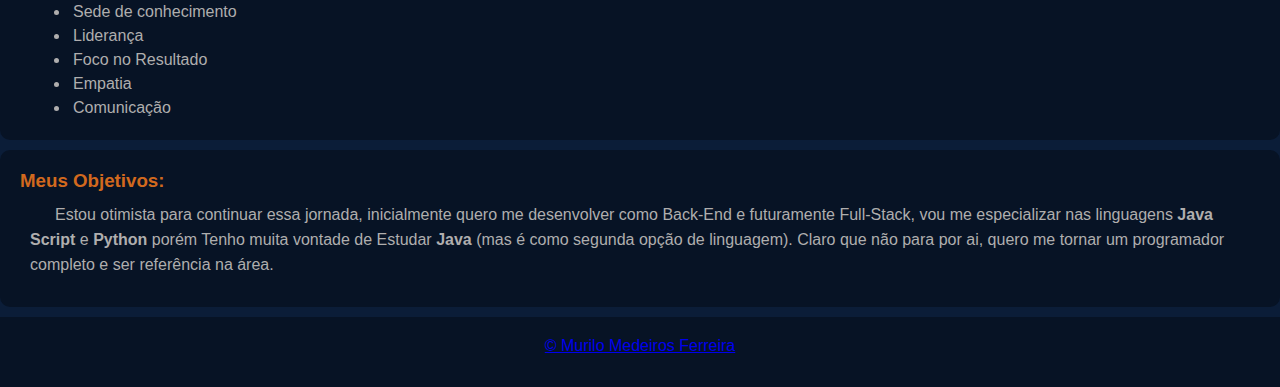
==== commit c51cc8b3: "background" ====
--- a/index.html
+++ b/index.html
@@ -13,7 +13,7 @@
 <body>
     <header>
         <ul class="menu">
-            <li onclick="inicio()">Início</li>
+            <a href="index.html"></a><li>Início</li>
             <li onclick="sobre()">Sobre</li>
             <li onclick="formacao()">Formação</li>
             <li onclick="portfolio()">Portfólio</li>
@@ -47,7 +47,7 @@
             </div>
             <div id="caixasdetexto">
             <h3>Por que Programação ?</h3>
-                <p>Desde cedo, sempre fui apaixonado pela área da tecnologia, sempre tive muita curiosidade e a vontade de entender e saber como as coisas são feitas, mas infelizmente só consegui comprar meu primeiro computador aos 30 anos de idade. Já havia me matriculado na faculdade em 2018, mas por não ter acesso as ferramentas necessárias para dar continuidade aos estudos, tive que trancar minha matrícula. No ano de 2023, minha vida tomou um rumo totalmente diferente e novas oportunidades surgiram, onde mesmo sem conhecer ninguém da área de tecnologia, resolvi me matricular na faculdade de Análise e Desenvolvimento de Sistemas. Confesso que não está sendo fácil, mas estou mais dedicado do que nunca para alcançar esse objetivo de me tornar um desenvolvedor. 
+                <p>Desde cedo, sempre fui apaixonado pela área da tecnologia, sempre tive muita curiosidade e vontade de entender e saber como as coisas são feitas, mas só consegui comprar meu primeiro computador aos 30 anos de idade. Já havia me matriculado na faculdade em 2018, mas por não ter acesso as ferramentas necessárias para dar continuidade aos estudos, tive que trancar minha matrícula. Em 2023, minha vida tomou um rumo totalmente diferente e novas oportunidades surgiram, onde mesmo sem conhecer ninguém da área de tecnologia, resolvi me matricular na faculdade de Análise e Desenvolvimento de Sistemas. Confesso que não está sendo fácil, mas estou mais dedicado do que nunca para alcançar esse objetivo de me tornar um desenvolvedor. 
                 </p>
             </div>
             <div id="caixasdetexto">
--- a/estilos/styleInicio.css
+++ b/estilos/styleInicio.css
@@ -6,16 +6,17 @@
     --fonteprincipal: rgb(209, 105, 31);
     --fontebranca: rgb(255, 255, 255);
 }
-
 *{/*Reset da pagina*/
     font-family: Verdana, Geneva, Tahoma, sans-serif;
     margin: 0px;
     padding: 0px;
 }
 .container{/*Define os parametros do container*/
+    max-width: 1400px;
+    width: 100%;
     display: grid;
-    grid-template-columns: 210px 300px 60vw;
     grid-template-rows: 16vh 25vh 25vh;
+    grid-template-columns: repeat(auto-fit minmax(100px, 1fr));/*Aqui estou usando uma função do grid para responsividade*/
 }
 body{/*Configurações padão da Página*/
     width: 100%;
@@ -39,7 +40,7 @@
 .menu li:hover{/*Define o efeito do menu, Zoom e cor da letra quando passo o mouse sobre as palavras*/
     font-size: 1.3em;
     color: var(--fonteprincipal);
-    transition: 0.2s;
+    transition: 0.2s;   
     background:var(--fundoescuro);
     font-weight: bolder;
     cursor: pointer;
@@ -51,21 +52,23 @@
     box-shadow: 1px 1px 7px var(--fundoclaro);    
 }
 .box1{/*Posicionamento da foto no Grid*/
+    grid-column-start: 1;
+    grid-column-end: 1;
+    grid-row-start: 1;
+    grid-row-end: 4;
+    text-align: end;
+    margin-top: 7%;
+}
+.box2{/*Posicionamento da apresentação ( nome e função)  */
     grid-column-start: 2;
     grid-column-end: 2;
-    grid-row-start: 2;
-    grid-row-end: 4;    
-}
-.box2{/*Posicionamento da apresentação ( nome e função)  */
-    grid-column-start: 3;
-    grid-column-end: 3;
     grid-row-start: 2;
     grid-row-end: 2;
     margin-left: 10px;       
 }
 .box3{/*Posicionamento dos botões de redes sociais*/  
-    grid-column-start: 3;
-    grid-column-end: 3;
+    grid-column-start: 2;
+    grid-column-end: 2;
     grid-row-start: 3;
     grid-row-end: 3;
     margin-left: 10px;   
@@ -84,8 +87,8 @@
     cursor: pointer;
 }
 #caixasdetexto{/*Configurações das divis (Sobre) que estão dentro do article que estão dentro de section*/
-    width: 900px;
-    height: max-content;
+    max-width: fit-content;
+    max-height: fit-content;
     position: relative;
     margin: auto;
     margin-top: 10px;
@@ -113,6 +116,5 @@
     margin-top: 10px;
     background: #071325;
     text-align: center;
-    color: rgb(175, 174, 174) ;
-    
-}
+    color: rgb(175, 174, 174);   
+}--- a/estilos/stylecelular.css
+++ b/estilos/stylecelular.css
@@ -1,10 +1,53 @@
 @charset "UTF-8";
 
-@media (max-width:480px) {
+@media (max-width:600px){
+    header ul{/*Parametros do cabeçalho*/
+        width: 100%;
+        height: 50px;
+        background:var(--fundoescuro);
+        color: white;   
+        text-align: center;
+        box-shadow: 1px 1px 5px white;
+        font-size: 0.8em;
+    }
     body{/*Configurações padão da Página*/
         width: 100%;
         height: 100%;
-        background: linear-gradient(-10deg, red 83%, var(--fundoescuro) 17.2%  100%);/*Define a linha de estilo que corta o inicio da página*/
-        background-repeat: no-repeat;    
-}
+        background: linear-gradient(-10deg, var(--fundoclaro) 92%, var(--fundoescuro) 7%  100%);/*Define a linha de estilo que corta o inicio da página*/
+        background-repeat: no-repeat;
+    }
+    .container{
+        display: grid;
+        grid-template-rows: 38vh 10vh 15vh;
+        grid-template-columns: repeat(auto-fit minmax(100px, 1fr));/*Aqui estou usando uma função do grid para responsividade*/
+    }
+    #fotoCapa{/*Define as configurações da foto do perfil*/
+        width: 200px;
+        height: 200px;
+        border-radius: 50%;
+        box-shadow: 1px 1px 7px var(--fundoclaro);    
+    }
+    .box1{
+        grid-column-start: 1;
+        grid-column-end: 1;
+        grid-row-start: 1;
+        grid-row-end: 1;
+        text-align: center;
+    }
+    .box2{
+        grid-column-start: 1;
+        grid-column-end: 1;
+        grid-row-start: 3;
+        grid-row-end: 3;
+        text-align: center;
+        margin-top: 10px;
+    }
+    .box3{
+        grid-column-start: 1;
+        grid-column-end: 1;
+        grid-row-start: 2;
+        grid-row-end: 2;
+        text-align: center;
+        margin-top: 10px; 
+    }
 }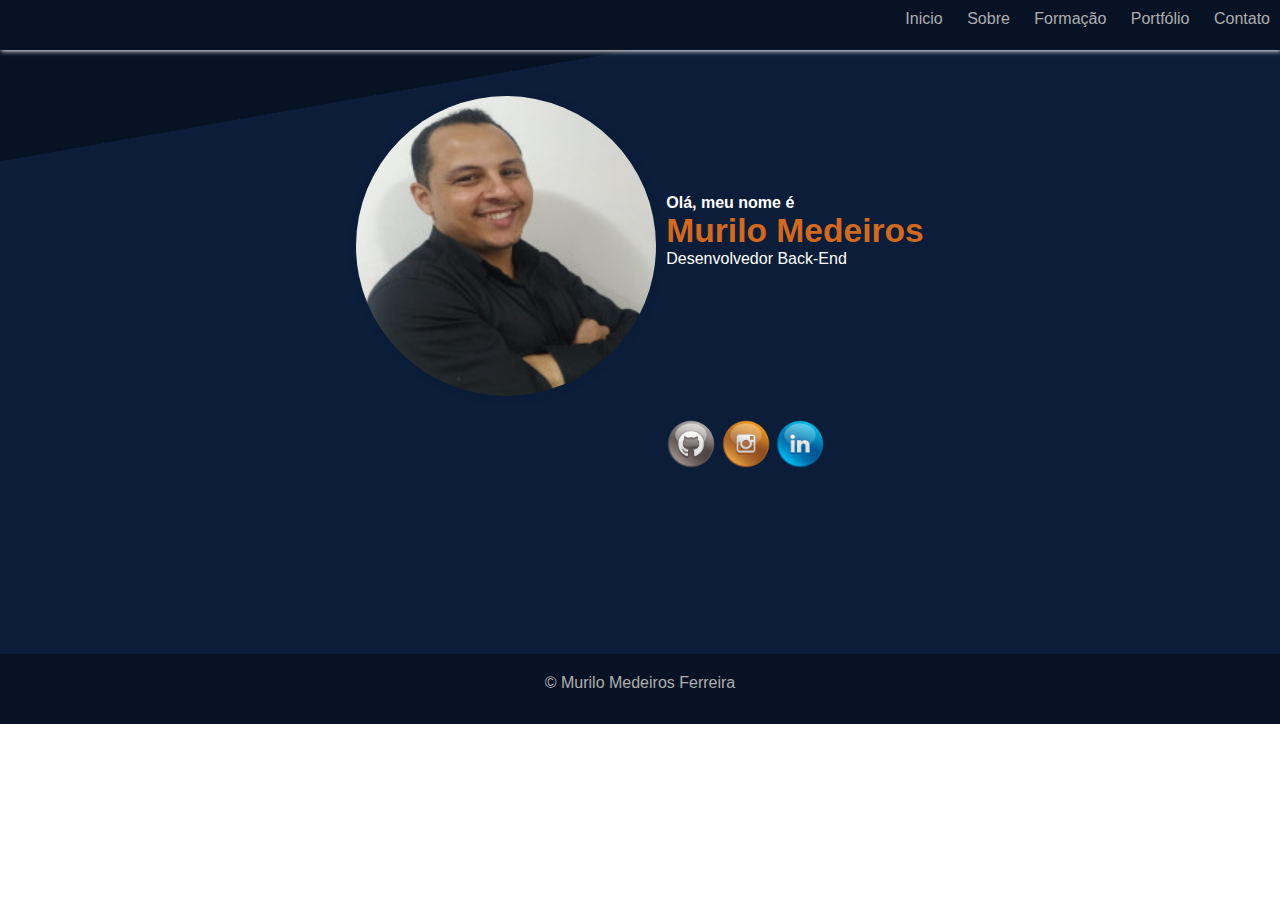
==== commit 0bc6b87a: "1" ====
--- a/index.html
+++ b/index.html
@@ -13,12 +13,11 @@
 <body>
     <header>
         <ul class="menu">
-            <a href="index.html"></a><li>Início</li>
-            <li onclick="sobre()">Sobre</li>
-            <li onclick="formacao()">Formação</li>
-            <li onclick="portfolio()">Portfólio</li>
-            <li onclick="contato()">Contato</li>
-        </ul>
+            <li><a href="index.html">Inicio</a></li>
+            <li><a href="sobre.html">Sobre</a></li>
+            <li><a href="formacao.html">Formação</a></li>
+            <li><a href="portfolio.html">Portfólio</a></li>
+            <li><a href="contato.html">Contato</a></li>
     </header>    
     <main class="container">
         <section class="box1">
@@ -35,47 +34,9 @@
                 <li><a href=""><img src="imagens/Social-Media-Icons-Glossy-Social-Instagram.128.png" alt="Instagram"></a></li>
                 <li><a href="https://www.linkedin.com/in/murilo-medeiros-ferreira-270870296/" target="_blank"><img src="imagens/Social-Media-Icons-Glossy-Social-Linkedin.128.png" alt="linkedin"></a></li>
             </ul>
-        </nav>              
-        
-    </main>
-    <h2 style="color: chocolate; text-align: center; padding: 5px;">Sobre</h2>
-    <section class="corpo">
-        <article>
-           <div id="caixasdetexto">
-                <h3>Quem sou ? </h3>
-                <p>Olá meu nome é <strong>Murilo Medeiros Ferreira</strong>, Tenho 35 anos nascido em 11/02/1988. Sou casado e tenho 2 filhos, um menino de 13 anos e uma menina de 9 anos. Atualmente resido em São José dos Pinhais, PR, mas sou natural de Curitiba, PR.</p>
-            </div>
-            <div id="caixasdetexto">
-            <h3>Por que Programação ?</h3>
-                <p>Desde cedo, sempre fui apaixonado pela área da tecnologia, sempre tive muita curiosidade e vontade de entender e saber como as coisas são feitas, mas só consegui comprar meu primeiro computador aos 30 anos de idade. Já havia me matriculado na faculdade em 2018, mas por não ter acesso as ferramentas necessárias para dar continuidade aos estudos, tive que trancar minha matrícula. Em 2023, minha vida tomou um rumo totalmente diferente e novas oportunidades surgiram, onde mesmo sem conhecer ninguém da área de tecnologia, resolvi me matricular na faculdade de Análise e Desenvolvimento de Sistemas. Confesso que não está sendo fácil, mas estou mais dedicado do que nunca para alcançar esse objetivo de me tornar um desenvolvedor. 
-                </p>
-            </div>
-            <div id="caixasdetexto">
-            <h3>Primeiros Contatos com Programação:</h3>
-                <p>Em 2017 comcei a trabalhar em uma das maiores empresas de telefônia do mundo e tive a oportunidade de trabalhar com planilhas, eu não entendia nada, não sabia nem mesmo as formulas básicas, mas pesquisei e estudei atravéz de vídeos do youtube para que quando entrasse na empresa, já soubesse pelo menos o basico. Após um certo tempo, vi que o processo de manipulação deles era muito desgastante por ser repetitivo e complexo, tinha que entrar em varias páginas de sistemas diferentes para coletar dados e poder dar tratativas as demandas. Então, lembrei que quando estavá estudando vi que havia formas de automatizar processos repetitivos com formulas e algumas eram somente possível com VBA, então comecei a fazer pesquisas no YouTube e aos poucos consegui automatizar boa parte das planilhas da área em que trabalhava reduzindo o tempo de atendimento de 7,33 minutos para aproximadamente 4minutos. Não posso dizer que sou expert em Excel, mas tenho conhecimento súficiente do que o Excel é capaz de fazer e tenho um domínio muito avançado de suas ferramentas e um nível razoável em VBA. Por isso, me considero ótimo automatizando planilhas e processos. Desde então, venho me aprimorando e aplicando meus conhecimentos por onde passo. Já fiz alguns projetos importantes, como automatização de controle de estoque, processos gerenciais de chão de fábrica, controle de produção com apontamentos.</p>
-            </div>                
-            <div id="caixasdetexto">
-            <h3>Minhas Caracteristicas Proficionais:</h3>
-            <p>Sempre me destaquei nas empresas em que já trabalhei, pois tenho algumas caracteristicas pessoais que me ajudam a desenvolver um bom trabalho, as quais demorei um certo tempo para identifica-las, mas hoje consigo ver com clareza quais são:</p>
-                <ul>
-                    <li>Autocritica</li>
-                    <li>Proatividade</li>
-                    <li>Criatividade</li>
-                    <li>Relacionamento</li>
-                    <li>Trabalho em Equipe</li>                                     
-                    <li>Sede de conhecimento</li>
-                    <li>Liderança</li>
-                    <li>Foco no Resultado</li>
-                    <li>Empatia</li>
-                    <li>Comunicação</li>                  
-                </ul>
-            </div>
-            <div id="caixasdetexto">
-            <h3>Meus Objetivos:</h3>
-            <p>Estou otimista para continuar essa jornada, inicialmente quero me desenvolver como Back-End e futuramente Full-Stack, vou me especializar nas linguagens <strong>Java Script</strong>  e <strong>Python</strong> porém Tenho muita vontade de Estudar <strong>Java</strong> (mas é como segunda opção de linguagem). Claro que não para por ai, quero me tornar um programador completo e ser referência na área. </p>
-            </div>
-        </article>
-    </section>
+        </nav>            
+    </main>                  
+            
     <footer>
         <p><a href="https://www.linkedin.com/in/murilo-medeiros-ferreira-270870296/" target="_blank">&copy; Murilo Medeiros Ferreira</a></p>
     </footer>
--- a/estilos/styleInicio.css
+++ b/estilos/styleInicio.css
@@ -91,7 +91,7 @@
     max-height: fit-content;
     position: relative;
     margin: auto;
-    margin-top: 10px;
+    margin: 15px 20px;
     padding: 20px;
     color: rgb(175, 174, 174);
     background:#071325;
@@ -117,4 +117,8 @@
     background: #071325;
     text-align: center;
     color: rgb(175, 174, 174);   
+}
+a{
+    text-decoration: none;
+    color: rgb(175, 174, 174);
 }--- a/estilos/stylecelular.css
+++ b/estilos/stylecelular.css
@@ -1,6 +1,6 @@
 @charset "UTF-8";
 
-@media (max-width:600px){
+@media (max-width:480px){
     header ul{/*Parametros do cabeçalho*/
         width: 100%;
         height: 50px;
